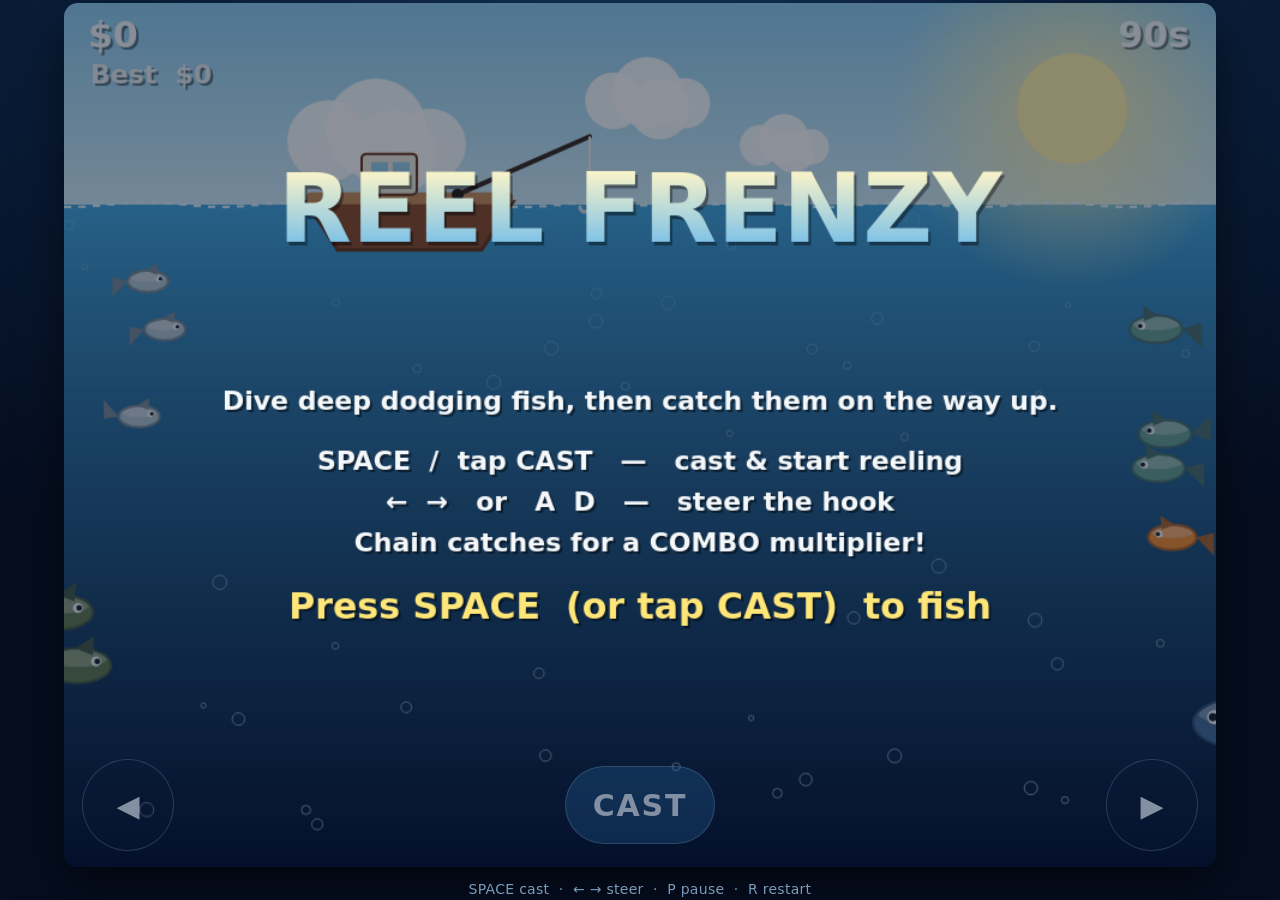
==== index.html @ ab6ebd28 "Add browser version of Reel Frenzy (HTML5 Canvas + Web Audio) Port the pygame fishing game to a stat" ====
<!DOCTYPE html>
<html lang="en">
<head>
  <meta charset="utf-8">
  <meta name="viewport" content="width=device-width, initial-scale=1, maximum-scale=1, user-scalable=no">
  <meta name="theme-color" content="#06122e">
  <title>Reel Frenzy — arcade fishing</title>
  <link rel="icon" href="data:image/svg+xml,%3Csvg xmlns='http://www.w3.org/2000/svg' viewBox='0 0 16 16'%3E%3Ctext y='13' font-size='13'%3E%F0%9F%8E%A3%3C/text%3E%3C/svg%3E">
  <link rel="stylesheet" href="style.css">
</head>
<body>
  <main id="stage">
    <canvas id="game" width="960" height="720" aria-label="Reel Frenzy fishing game"></canvas>
    <div id="touch" aria-hidden="true">
      <button id="btn-left" class="tbtn" type="button">◀</button>
      <button id="btn-cast" class="tbtn tbtn--cast" type="button">CAST</button>
      <button id="btn-right" class="tbtn" type="button">▶</button>
    </div>
  </main>
  <p id="hint">SPACE cast &nbsp;·&nbsp; ← → steer &nbsp;·&nbsp; P pause &nbsp;·&nbsp; R restart</p>
  <script src="game.js"></script>
</body>
</html>
---- style.css ----
:root {
  --frame: 14px;
}

* { box-sizing: border-box; }

html, body {
  height: 100%;
  margin: 0;
}

body {
  display: flex;
  flex-direction: column;
  align-items: center;
  justify-content: center;
  gap: 14px;
  min-height: 100svh;
  padding: 16px;
  background:
    radial-gradient(1200px 700px at 50% -10%, #14385f 0%, #0a1f3c 45%, #050d1f 100%);
  color: #cfe2f2;
  font-family: "Segoe UI", system-ui, -apple-system, Arial, sans-serif;
  overflow: hidden;
  overscroll-behavior: none;
  -webkit-tap-highlight-color: transparent;
}

#stage {
  position: relative;
  width: min(96vw, 128vh);
  aspect-ratio: 4 / 3;
}

#game {
  display: block;
  width: 100%;
  height: 100%;
  border-radius: var(--frame);
  background: #04122e;
  box-shadow:
    0 18px 50px rgba(0, 0, 0, 0.55),
    0 0 0 2px rgba(150, 200, 240, 0.12) inset;
  touch-action: none;
  cursor: pointer;
}

/* On-screen touch controls (also usable with a mouse) */
#touch {
  position: absolute;
  left: 0;
  right: 0;
  bottom: 16px;
  display: flex;
  justify-content: space-between;
  align-items: center;
  padding: 0 18px;
  pointer-events: none;
}

.tbtn {
  pointer-events: auto;
  -webkit-user-select: none;
  user-select: none;
  touch-action: none;
  font-family: inherit;
  font-weight: 700;
  font-size: clamp(18px, 3.4vmin, 30px);
  color: #eaf4ff;
  background: rgba(10, 30, 56, 0.42);
  border: 1.5px solid rgba(180, 215, 245, 0.35);
  border-radius: 999px;
  width: clamp(58px, 11vmin, 92px);
  height: clamp(58px, 11vmin, 92px);
  display: grid;
  place-items: center;
  backdrop-filter: blur(3px);
  transition: transform 0.06s ease, background 0.12s ease;
}

.tbtn--cast {
  width: auto;
  min-width: clamp(96px, 18vmin, 150px);
  height: clamp(52px, 9.5vmin, 78px);
  border-radius: 999px;
  letter-spacing: 0.06em;
  background: rgba(40, 110, 170, 0.5);
}

.tbtn:active {
  transform: scale(0.93);
  background: rgba(70, 150, 210, 0.6);
}

#hint {
  margin: 0;
  font-size: 14px;
  letter-spacing: 0.02em;
  color: #8fb4d6;
  opacity: 0.85;
}

/* On touch devices the on-screen buttons are the controls, so the keyboard
   hint is just noise — hide it. */
@media (hover: none) and (pointer: coarse) {
  #hint { display: none; }
}

/* On devices that clearly have a keyboard/mouse, the on-screen buttons are
   optional; keep them but make them subtle. */
@media (hover: hover) and (pointer: fine) {
  #touch { opacity: 0.55; }
  #touch:hover { opacity: 1; }
}
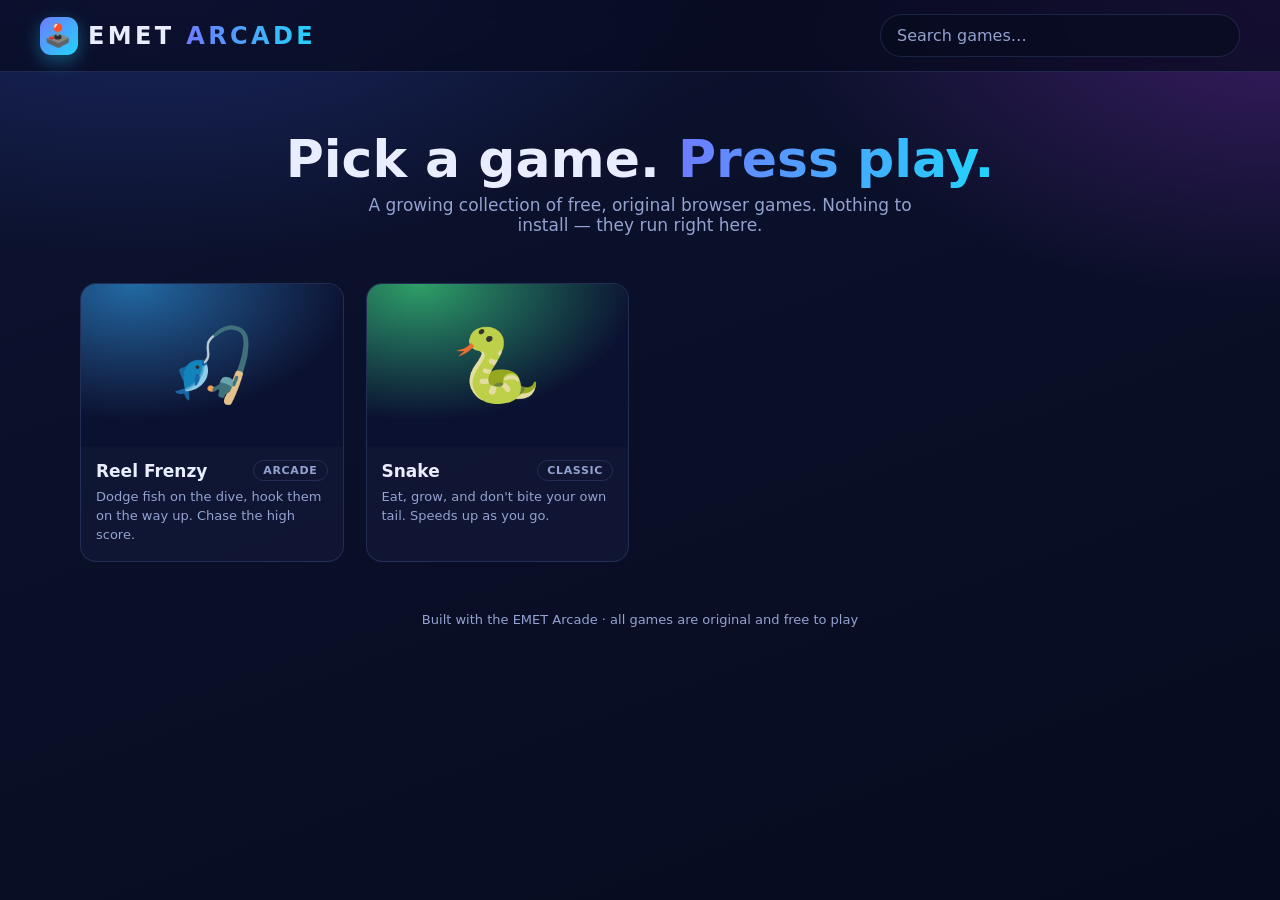
==== commit 02e0fe15: "Restructure into EMET Arcade hub and add Snake Turn the repo into a small games portal: - New homepa" ====
--- a/index.html
+++ b/index.html
@@ -2,22 +2,35 @@
 <html lang="en">
 <head>
   <meta charset="utf-8">
-  <meta name="viewport" content="width=device-width, initial-scale=1, maximum-scale=1, user-scalable=no">
-  <meta name="theme-color" content="#06122e">
-  <title>Reel Frenzy — arcade fishing</title>
-  <link rel="icon" href="data:image/svg+xml,%3Csvg xmlns='http://www.w3.org/2000/svg' viewBox='0 0 16 16'%3E%3Ctext y='13' font-size='13'%3E%F0%9F%8E%A3%3C/text%3E%3C/svg%3E">
-  <link rel="stylesheet" href="style.css">
+  <meta name="viewport" content="width=device-width, initial-scale=1">
+  <meta name="theme-color" content="#070b1f">
+  <title>EMET Arcade — play free games</title>
+  <meta name="description" content="A little arcade of free, original browser games. No download, no sign-up — just play.">
+  <link rel="icon" href="data:image/svg+xml,%3Csvg xmlns='http://www.w3.org/2000/svg' viewBox='0 0 16 16'%3E%3Ctext y='13' font-size='13'%3E%F0%9F%95%B9%EF%B8%8F%3C/text%3E%3C/svg%3E">
+  <link rel="stylesheet" href="assets/arcade.css">
 </head>
 <body>
-  <main id="stage">
-    <canvas id="game" width="960" height="720" aria-label="Reel Frenzy fishing game"></canvas>
-    <div id="touch" aria-hidden="true">
-      <button id="btn-left" class="tbtn" type="button">◀</button>
-      <button id="btn-cast" class="tbtn tbtn--cast" type="button">CAST</button>
-      <button id="btn-right" class="tbtn" type="button">▶</button>
+  <header class="topbar">
+    <div class="brand">
+      <span class="logo" aria-hidden="true">🕹️</span>
+      <span>EMET <span class="accent">ARCADE</span></span>
     </div>
-  </main>
-  <p id="hint">SPACE cast &nbsp;·&nbsp; ← → steer &nbsp;·&nbsp; P pause &nbsp;·&nbsp; R restart</p>
-  <script src="game.js"></script>
+    <div class="search">
+      <input id="search" type="search" placeholder="Search games…" aria-label="Search games" autocomplete="off">
+    </div>
+  </header>
+
+  <section class="hero">
+    <h1>Pick a game. <span class="accent">Press play.</span></h1>
+    <p>A growing collection of free, original browser games. Nothing to install — they run right here.</p>
+  </section>
+
+  <main id="grid" class="grid" aria-label="Games"></main>
+
+  <footer>
+    Built with the EMET Arcade · all games are original and free to play
+  </footer>
+
+  <script src="assets/hub.js"></script>
 </body>
 </html>
--- a/assets/arcade.css
+++ b/assets/arcade.css
@@ -0,0 +1,214 @@
+/* EMET Arcade — hub (homepage) styles */
+
+* { box-sizing: border-box; }
+
+:root {
+  --bg-0: #070b1f;
+  --bg-1: #0d1330;
+  --panel: rgba(20, 28, 60, 0.55);
+  --panel-line: rgba(140, 170, 255, 0.16);
+  --text: #e8eeff;
+  --muted: #94a2cf;
+  --brand-a: #6f7bff;
+  --brand-b: #21d4fd;
+}
+
+html, body { margin: 0; min-height: 100%; }
+
+body {
+  min-height: 100svh;
+  color: var(--text);
+  font-family: "Segoe UI", system-ui, -apple-system, Arial, sans-serif;
+  background:
+    radial-gradient(1100px 600px at 12% -8%, #1b2a66 0%, transparent 55%),
+    radial-gradient(1000px 600px at 100% 0%, #3a1d63 0%, transparent 50%),
+    linear-gradient(160deg, var(--bg-1), var(--bg-0));
+  background-attachment: fixed;
+  -webkit-tap-highlight-color: transparent;
+}
+
+/* ---- top bar ---- */
+.topbar {
+  position: sticky;
+  top: 0;
+  z-index: 10;
+  display: flex;
+  align-items: center;
+  gap: 16px;
+  flex-wrap: wrap;
+  padding: 14px clamp(16px, 4vw, 40px);
+  background: rgba(7, 11, 31, 0.72);
+  backdrop-filter: blur(10px);
+  border-bottom: 1px solid var(--panel-line);
+}
+
+.brand {
+  display: flex;
+  align-items: center;
+  gap: 10px;
+  font-weight: 800;
+  letter-spacing: 0.14em;
+  font-size: clamp(18px, 2.4vw, 24px);
+}
+.brand .logo {
+  display: grid;
+  place-items: center;
+  width: 38px;
+  height: 38px;
+  border-radius: 11px;
+  font-size: 22px;
+  background: linear-gradient(135deg, var(--brand-a), var(--brand-b));
+  box-shadow: 0 6px 18px rgba(33, 212, 253, 0.35);
+}
+.brand .accent {
+  background: linear-gradient(90deg, var(--brand-a), var(--brand-b));
+  -webkit-background-clip: text;
+  background-clip: text;
+  color: transparent;
+}
+
+.search {
+  margin-left: auto;
+  flex: 1 1 220px;
+  max-width: 360px;
+}
+.search input {
+  width: 100%;
+  padding: 11px 16px;
+  border-radius: 999px;
+  border: 1px solid var(--panel-line);
+  background: rgba(8, 12, 32, 0.7);
+  color: var(--text);
+  font: inherit;
+  outline: none;
+  transition: border-color 0.15s ease, box-shadow 0.15s ease;
+}
+.search input:focus {
+  border-color: var(--brand-b);
+  box-shadow: 0 0 0 3px rgba(33, 212, 253, 0.18);
+}
+.search input::placeholder { color: var(--muted); }
+
+/* ---- hero ---- */
+.hero {
+  padding: clamp(28px, 6vw, 60px) clamp(16px, 4vw, 40px) 8px;
+  text-align: center;
+}
+.hero h1 {
+  margin: 0 0 8px;
+  font-size: clamp(28px, 6vw, 52px);
+  line-height: 1.05;
+}
+.hero h1 .accent {
+  background: linear-gradient(90deg, var(--brand-a), var(--brand-b));
+  -webkit-background-clip: text;
+  background-clip: text;
+  color: transparent;
+}
+.hero p {
+  margin: 0 auto;
+  max-width: 560px;
+  color: var(--muted);
+  font-size: clamp(14px, 2.2vw, 17px);
+}
+
+/* ---- grid ---- */
+.grid {
+  display: grid;
+  grid-template-columns: repeat(auto-fill, minmax(220px, 1fr));
+  gap: clamp(14px, 2.4vw, 22px);
+  padding: clamp(20px, 4vw, 40px);
+  max-width: 1200px;
+  margin: 0 auto;
+}
+
+.card {
+  display: flex;
+  flex-direction: column;
+  text-decoration: none;
+  color: inherit;
+  border-radius: 16px;
+  overflow: hidden;
+  background: var(--panel);
+  border: 1px solid var(--panel-line);
+  transition: transform 0.16s ease, box-shadow 0.16s ease, border-color 0.16s ease;
+}
+.card:hover, .card:focus-visible {
+  transform: translateY(-5px);
+  border-color: color-mix(in srgb, var(--accent, #6f7bff) 60%, transparent);
+  box-shadow: 0 16px 34px rgba(0, 0, 0, 0.45),
+              0 0 0 1px color-mix(in srgb, var(--accent, #6f7bff) 35%, transparent);
+  outline: none;
+}
+
+.thumb {
+  position: relative;
+  aspect-ratio: 16 / 10;
+  display: grid;
+  place-items: center;
+  font-size: clamp(48px, 11vw, 72px);
+  background:
+    radial-gradient(120% 120% at 20% 0%,
+      color-mix(in srgb, var(--accent, #6f7bff) 70%, #0b1130) 0%,
+      #0b1130 70%);
+}
+.thumb .play {
+  position: absolute;
+  inset: 0;
+  display: grid;
+  place-items: center;
+  opacity: 0;
+  background: rgba(7, 11, 31, 0.45);
+  transition: opacity 0.16s ease;
+  font-size: 16px;
+  font-weight: 700;
+  letter-spacing: 0.08em;
+}
+.thumb .play span {
+  padding: 9px 18px;
+  border-radius: 999px;
+  background: linear-gradient(135deg, var(--brand-a), var(--brand-b));
+  color: #04102a;
+}
+.card:hover .play, .card:focus-visible .play { opacity: 1; }
+
+.meta { padding: 13px 15px 16px; }
+.meta .title {
+  display: flex;
+  align-items: center;
+  justify-content: space-between;
+  gap: 8px;
+  font-weight: 700;
+  font-size: 17px;
+}
+.tag {
+  font-size: 11px;
+  letter-spacing: 0.06em;
+  text-transform: uppercase;
+  color: var(--muted);
+  border: 1px solid var(--panel-line);
+  border-radius: 999px;
+  padding: 3px 9px;
+  white-space: nowrap;
+}
+.meta .desc {
+  margin: 7px 0 0;
+  color: var(--muted);
+  font-size: 13px;
+  line-height: 1.45;
+}
+
+.empty {
+  grid-column: 1 / -1;
+  text-align: center;
+  color: var(--muted);
+  padding: 40px 0;
+}
+
+footer {
+  text-align: center;
+  color: var(--muted);
+  font-size: 13px;
+  padding: 10px 16px 36px;
+}
+footer a { color: var(--brand-b); text-decoration: none; }
